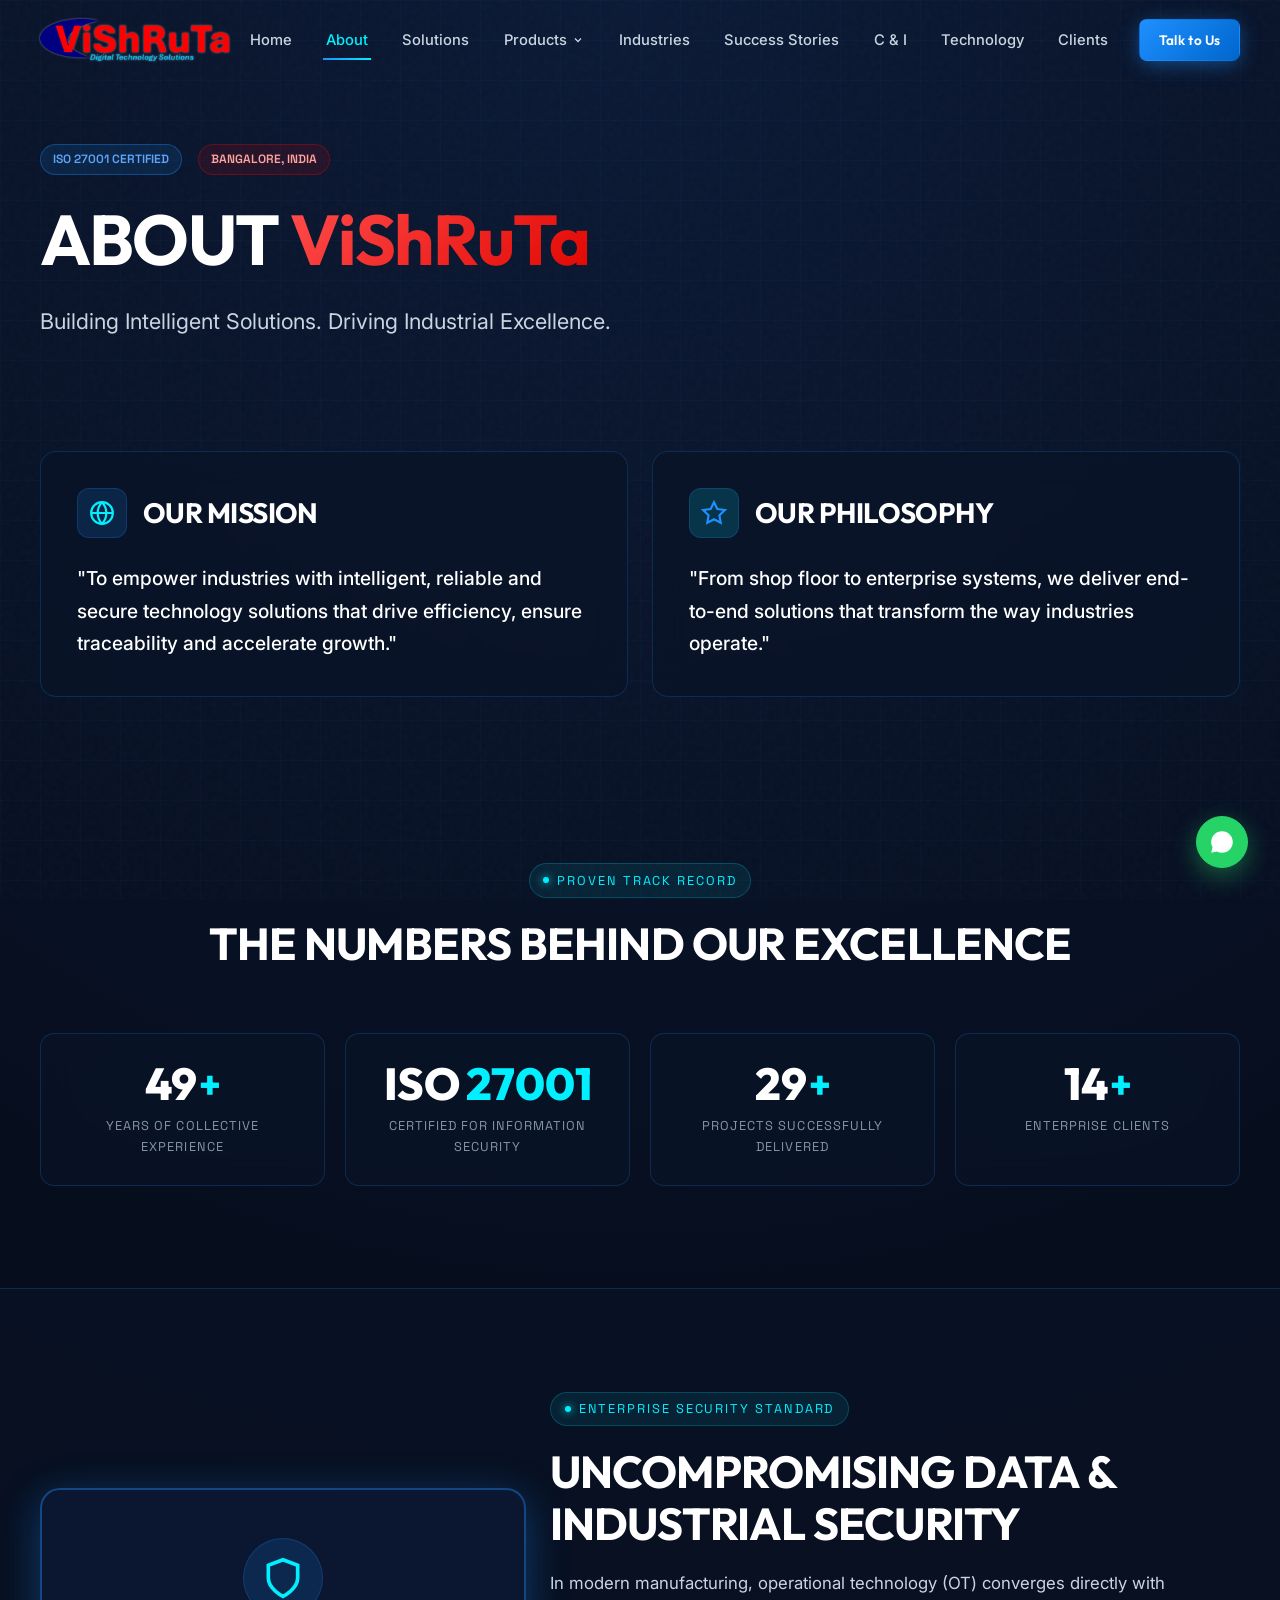
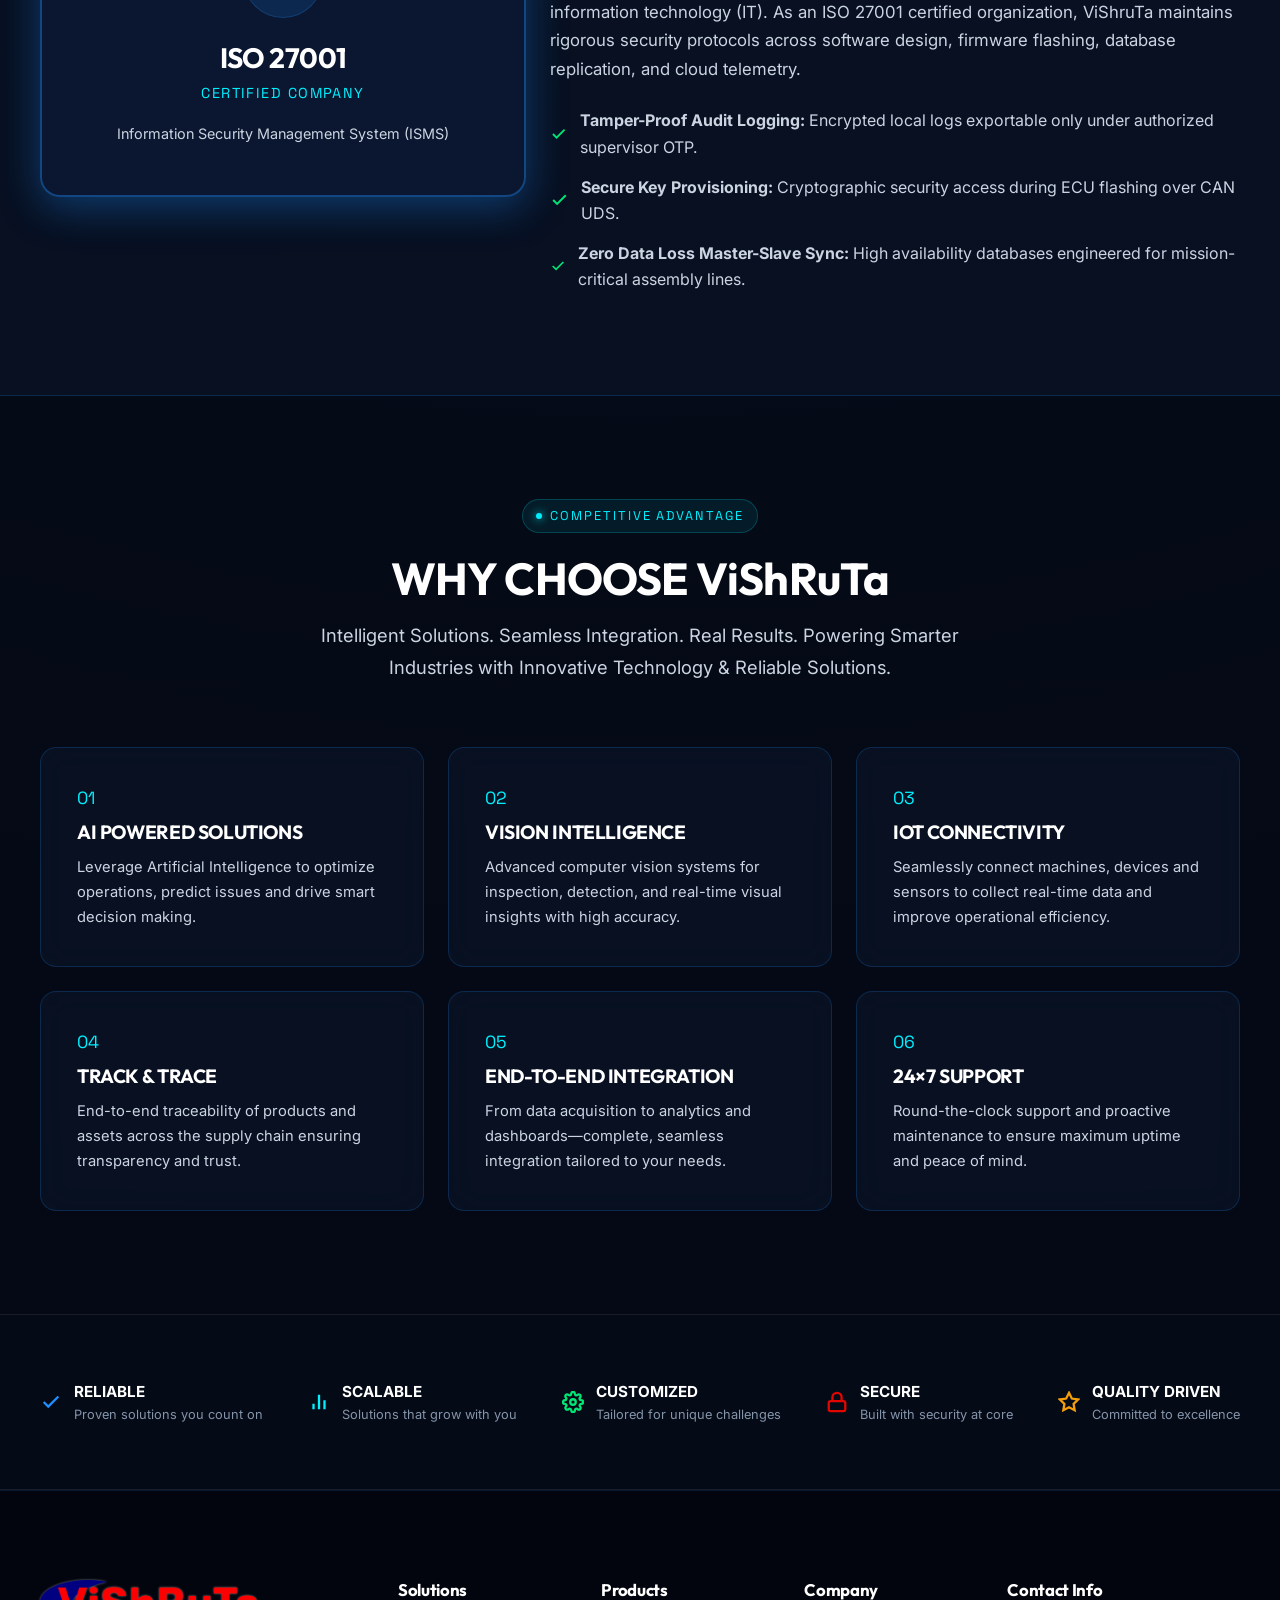
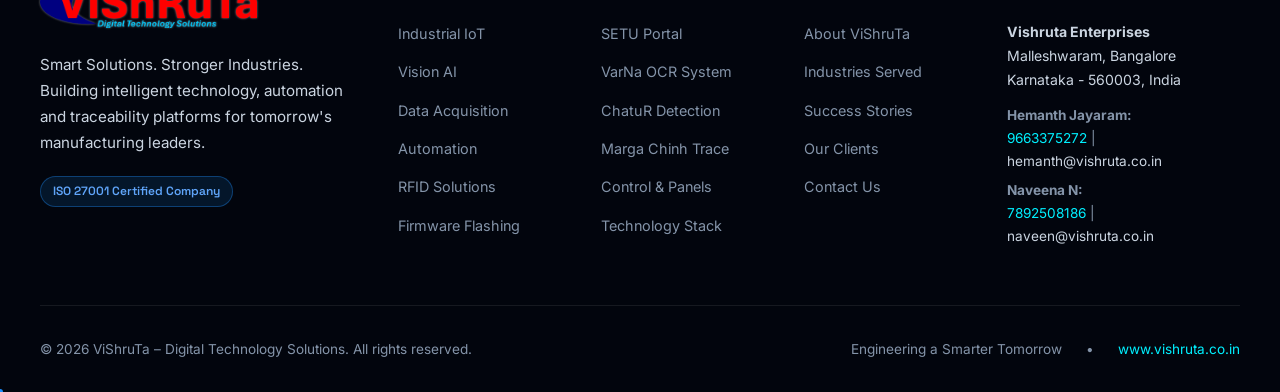
==== about.html @ b14efd13 "Initial commit: ViShruTa Digital Technology Solutions official corporate website" ====
<!DOCTYPE html>
<html lang="en">
<head>
  <meta charset="UTF-8">
  <meta name="viewport" content="width=device-width, initial-scale=1.0">
  <title>About ViShruTa – Digital Technology Solutions | Industrial Excellence & ISO 27001</title>
  <meta name="description" content="Discover ViShruTa: Building Intelligent Solutions and Driving Industrial Excellence. 50+ years collective experience, ISO 27001 certified for Information Security.">
  
  <link rel="icon" type="image/svg+xml" href="data:image/svg+xml,%3Csvg xmlns='http://www.w3.org/2000/svg' viewBox='0 0 32 32'%3E%3Crect width='32' height='32' rx='8' fill='%23050B18'/%3E%3Cpath d='M6 10h6l4 12 4-12h6' stroke='%23E10600' stroke-width='3' stroke-linecap='round' stroke-linejoin='round' fill='none'/%3E%3Ccircle cx='24' cy='10' r='2' fill='%2300F0FF'/%3E%3C/svg%3E">
  <link rel="stylesheet" href="css/main.css">
  <link rel="stylesheet" href="css/components.css">
  <link rel="stylesheet" href="css/animations.css">
</head>
<body>

  <div class="scroll-progress"></div>

  <!-- Header -->
  <header class="header">
    <div class="container navbar">
      <a href="index.html" class="logo-brand" aria-label="ViShruTa Home">
        <img src="images/logo.png" alt="ViShruTa – Digital Technology Solutions" class="logo-img">
      </a>

      <nav>
        <ul class="nav-links">
          <li class="nav-item"><a href="index.html" class="nav-link">Home</a></li>
          <li class="nav-item"><a href="about.html" class="nav-link active">About</a></li>
          <li class="nav-item"><a href="solutions.html" class="nav-link">Solutions</a></li>
          <li class="nav-item">
            <a href="products.html" class="nav-link">
              Products
              <svg width="12" height="12" viewBox="0 0 24 24" fill="none" stroke="currentColor" stroke-width="2.5"><path d="M6 9l6 6 6-6"/></svg>
            </a>
            <ul class="dropdown-menu">
              <li><a href="product-setu.html" class="dropdown-link"><span style="color:var(--product-setu)">●</span> SETU (Secured Tracking)</a></li>
              <li><a href="product-varna.html" class="dropdown-link"><span style="color:var(--product-varna)">●</span> VarNa (Character OCR)</a></li>
              <li><a href="product-chatur.html" class="dropdown-link"><span style="color:var(--product-chatur)">●</span> ChatuR (Human Detection)</a></li>
              <li><a href="product-marga-chinh.html" class="dropdown-link"><span style="color:var(--product-marga)">●</span> Marga Chinh (Track & Trace)</a></li>
            </ul>
          </li>
          <li class="nav-item"><a href="industries.html" class="nav-link">Industries</a></li>
          <li class="nav-item"><a href="success-stories.html" class="nav-link">Success Stories</a></li>
          <li class="nav-item"><a href="control-instrumentation.html" class="nav-link">C &amp; I</a></li>
          <li class="nav-item"><a href="technology.html" class="nav-link">Technology</a></li>
          <li class="nav-item"><a href="clients.html" class="nav-link">Clients</a></li>
          <li class="nav-item"><a href="contact.html" class="btn btn-primary btn-sm">Talk to Us</a></li>
        </ul>
      </nav>

      <button class="mobile-toggle" aria-label="Toggle navigation menu">
        <span></span><span></span><span></span>
      </button>
    </div>
  </header>

  <!-- Page Hero Banner -->
  <section class="section" style="padding-top: calc(var(--nav-height) + 4rem); padding-bottom: 3rem;">
    <div class="container">
      <div class="hero-badge-wrap">
        <span class="badge badge-iso">ISO 27001 CERTIFIED</span>
        <span class="badge badge-red">BANGALORE, INDIA</span>
      </div>
      <h1 style="margin-bottom: 1.5rem;">
        ABOUT <span class="text-gradient-red">ViShRuTa</span>
      </h1>
      <p style="font-size: 1.35rem; color: var(--text-secondary); max-width: 800px; line-height: 1.6;">
        Building Intelligent Solutions. Driving Industrial Excellence.
      </p>
    </div>
  </section>

  <!-- Mission & Vision Section (Slide 4) -->
  <section class="section-tight">
    <div class="container">
      <div class="bento-grid">
        <div class="col-6">
          <div class="glass-card" style="height: 100%;">
            <div style="display: flex; align-items: center; gap: 1rem; margin-bottom: 1.5rem;">
              <div style="width: 50px; height: 50px; border-radius: 12px; background: rgba(30,144,255,0.15); display: flex; align-items: center; justify-content: center; color: var(--accent-cyan); border: 1px solid var(--border-light);">
                <svg width="26" height="26" viewBox="0 0 24 24" fill="none" stroke="currentColor" stroke-width="2"><circle cx="12" cy="12" r="10"/><path d="M12 2a14.5 14.5 0 000 20 14.5 14.5 0 000-20"/><path d="M2 12h20"/></svg>
              </div>
              <h3 style="color: #FFFFFF;">OUR MISSION</h3>
            </div>
            <p style="font-size: 1.2rem; color: var(--text-primary); line-height: 1.7; font-weight: 500;">
              "To empower industries with intelligent, reliable and secure technology solutions that drive efficiency, ensure traceability and accelerate growth."
            </p>
          </div>
        </div>

        <div class="col-6">
          <div class="glass-card" style="height: 100%;">
            <div style="display: flex; align-items: center; gap: 1rem; margin-bottom: 1.5rem;">
              <div style="width: 50px; height: 50px; border-radius: 12px; background: rgba(0,240,255,0.15); display: flex; align-items: center; justify-content: center; color: var(--accent-blue); border: 1px solid var(--border-light);">
                <svg width="26" height="26" viewBox="0 0 24 24" fill="none" stroke="currentColor" stroke-width="2"><polygon points="12 2 15.09 8.26 22 9.27 17 14.14 18.18 21.02 12 17.77 5.82 21.02 7 14.14 2 9.27 8.91 8.26 12 2"/></svg>
              </div>
              <h3 style="color: #FFFFFF;">OUR PHILOSOPHY</h3>
            </div>
            <p style="font-size: 1.2rem; color: var(--text-primary); line-height: 1.7; font-weight: 500;">
              "From shop floor to enterprise systems, we deliver end-to-end solutions that transform the way industries operate."
            </p>
          </div>
        </div>
      </div>
    </div>
  </section>

  <!-- Key Metrics (Slide 4) -->
  <section class="section">
    <div class="container">
      <div class="section-title-wrap text-center" style="text-align: center;">
        <span class="section-tag">Proven Track Record</span>
        <h2 class="section-title">THE NUMBERS BEHIND OUR EXCELLENCE</h2>
      </div>

      <div class="stats-card-grid">
        <div class="stat-box">
          <div class="stat-number"><span class="counter" data-target="50">0</span><span class="plus">+</span></div>
          <div class="stat-label">YEARS OF COLLECTIVE EXPERIENCE</div>
        </div>
        <div class="stat-box">
          <div class="stat-number">ISO <span style="color:var(--accent-cyan);margin-left:6px;">27001</span></div>
          <div class="stat-label">CERTIFIED FOR INFORMATION SECURITY</div>
        </div>
        <div class="stat-box">
          <div class="stat-number"><span class="counter" data-target="30">0</span><span class="plus">+</span></div>
          <div class="stat-label">PROJECTS SUCCESSFULLY DELIVERED</div>
        </div>
        <div class="stat-box">
          <div class="stat-number"><span class="counter" data-target="15">0</span><span class="plus">+</span></div>
          <div class="stat-label">ENTERPRISE CLIENTS</div>
        </div>
      </div>
    </div>
  </section>

  <!-- ISO 27001 Spotlight -->
  <section class="section" style="background: rgba(10, 20, 40, 0.6); border-top: 1px solid var(--border-light); border-bottom: 1px solid var(--border-light);">
    <div class="container">
      <div class="bento-grid" style="align-items: center;">
        <div class="col-5">
          <div style="background: rgba(13, 27, 54, 0.8); border: 2px solid rgba(30, 144, 255, 0.4); border-radius: 20px; padding: 3rem 2rem; text-align: center; box-shadow: 0 10px 40px var(--accent-blue-glow);">
            <div style="width: 80px; height: 80px; margin: 0 auto 1.5rem; border-radius: 50%; background: rgba(30, 144, 255, 0.15); display: flex; align-items: center; justify-content: center; color: var(--accent-cyan); border: 1px solid var(--border-light);">
              <svg width="44" height="44" viewBox="0 0 24 24" fill="none" stroke="currentColor" stroke-width="2"><path d="M12 22s8-4 8-10V5l-8-3-8 3v7c0 6 8 10 8 10z"/></svg>
            </div>
            <h3 style="color: #FFFFFF; margin-bottom: 0.5rem;">ISO 27001</h3>
            <div style="font-family: var(--font-mono); color: var(--accent-cyan); font-size: 0.9rem; letter-spacing: 0.1em; margin-bottom: 1rem;">CERTIFIED COMPANY</div>
            <p style="font-size: 0.9rem; color: var(--text-secondary);">Information Security Management System (ISMS)</p>
          </div>
        </div>

        <div class="col-7">
          <span class="section-tag">Enterprise Security Standard</span>
          <h2 style="margin-bottom: 1.25rem;">UNCOMPROMISING DATA &amp; INDUSTRIAL SECURITY</h2>
          <p style="margin-bottom: 1.5rem; font-size: 1.05rem;">
            In modern manufacturing, operational technology (OT) converges directly with information technology (IT). As an ISO 27001 certified organization, ViShruTa maintains rigorous security protocols across software design, firmware flashing, database replication, and cloud telemetry.
          </p>
          <ul style="list-style: none; display: flex; flex-direction: column; gap: 0.85rem;">
            <li style="display: flex; gap: 0.75rem; align-items: center; color: var(--text-secondary);">
              <svg width="20" height="20" viewBox="0 0 24 24" fill="none" stroke="#00E676" stroke-width="2.5"><polyline points="20 6 9 17 4 12"/></svg>
              <span><strong>Tamper-Proof Audit Logging:</strong> Encrypted local logs exportable only under authorized supervisor OTP.</span>
            </li>
            <li style="display: flex; gap: 0.75rem; align-items: center; color: var(--text-secondary);">
              <svg width="20" height="20" viewBox="0 0 24 24" fill="none" stroke="#00E676" stroke-width="2.5"><polyline points="20 6 9 17 4 12"/></svg>
              <span><strong>Secure Key Provisioning:</strong> Cryptographic security access during ECU flashing over CAN UDS.</span>
            </li>
            <li style="display: flex; gap: 0.75rem; align-items: center; color: var(--text-secondary);">
              <svg width="20" height="20" viewBox="0 0 24 24" fill="none" stroke="#00E676" stroke-width="2.5"><polyline points="20 6 9 17 4 12"/></svg>
              <span><strong>Zero Data Loss Master-Slave Sync:</strong> High availability databases engineered for mission-critical assembly lines.</span>
            </li>
          </ul>
        </div>
      </div>
    </div>
  </section>

  <!-- Why Choose Us (Slide 5) -->
  <section class="section">
    <div class="container">
      <div class="section-title-wrap text-center" style="text-align: center;">
        <span class="section-tag">Competitive Advantage</span>
        <h2 class="section-title">WHY CHOOSE ViShRuTa</h2>
        <p class="section-desc" style="margin: 0 auto;">Intelligent Solutions. Seamless Integration. Real Results. Powering Smarter Industries with Innovative Technology &amp; Reliable Solutions.</p>
      </div>

      <div class="bento-grid">
        <!-- 01 AI Powered Solutions -->
        <div class="col-4">
          <div class="glass-card tilt-card" style="height: 100%;">
            <div style="font-family: var(--font-mono); font-size: 1.1rem; color: var(--accent-cyan); margin-bottom: 0.5rem;">01</div>
            <h4 style="margin-bottom: 0.75rem; color: #FFFFFF;">AI POWERED SOLUTIONS</h4>
            <p style="font-size: 0.92rem;">Leverage Artificial Intelligence to optimize operations, predict issues and drive smart decision making.</p>
          </div>
        </div>

        <!-- 02 Vision Intelligence -->
        <div class="col-4">
          <div class="glass-card tilt-card" style="height: 100%;">
            <div style="font-family: var(--font-mono); font-size: 1.1rem; color: var(--accent-cyan); margin-bottom: 0.5rem;">02</div>
            <h4 style="margin-bottom: 0.75rem; color: #FFFFFF;">VISION INTELLIGENCE</h4>
            <p style="font-size: 0.92rem;">Advanced computer vision systems for inspection, detection, and real-time visual insights with high accuracy.</p>
          </div>
        </div>

        <!-- 03 IoT Connectivity -->
        <div class="col-4">
          <div class="glass-card tilt-card" style="height: 100%;">
            <div style="font-family: var(--font-mono); font-size: 1.1rem; color: var(--accent-cyan); margin-bottom: 0.5rem;">03</div>
            <h4 style="margin-bottom: 0.75rem; color: #FFFFFF;">IOT CONNECTIVITY</h4>
            <p style="font-size: 0.92rem;">Seamlessly connect machines, devices and sensors to collect real-time data and improve operational efficiency.</p>
          </div>
        </div>

        <!-- 04 Track & Trace -->
        <div class="col-4">
          <div class="glass-card tilt-card" style="height: 100%;">
            <div style="font-family: var(--font-mono); font-size: 1.1rem; color: var(--accent-cyan); margin-bottom: 0.5rem;">04</div>
            <h4 style="margin-bottom: 0.75rem; color: #FFFFFF;">TRACK &amp; TRACE</h4>
            <p style="font-size: 0.92rem;">End-to-end traceability of products and assets across the supply chain ensuring transparency and trust.</p>
          </div>
        </div>

        <!-- 05 End-to-End Integration -->
        <div class="col-4">
          <div class="glass-card tilt-card" style="height: 100%;">
            <div style="font-family: var(--font-mono); font-size: 1.1rem; color: var(--accent-cyan); margin-bottom: 0.5rem;">05</div>
            <h4 style="margin-bottom: 0.75rem; color: #FFFFFF;">END-TO-END INTEGRATION</h4>
            <p style="font-size: 0.92rem;">From data acquisition to analytics and dashboards—complete, seamless integration tailored to your needs.</p>
          </div>
        </div>

        <!-- 06 24x7 Support -->
        <div class="col-4">
          <div class="glass-card tilt-card" style="height: 100%;">
            <div style="font-family: var(--font-mono); font-size: 1.1rem; color: var(--accent-cyan); margin-bottom: 0.5rem;">06</div>
            <h4 style="margin-bottom: 0.75rem; color: #FFFFFF;">24&times;7 SUPPORT</h4>
            <p style="font-size: 0.92rem;">Round-the-clock support and proactive maintenance to ensure maximum uptime and peace of mind.</p>
          </div>
        </div>
      </div>
    </div>
  </section>

  <!-- Core Values Bar (Slide 5) -->
  <section class="section-tight" style="border-top: 1px solid var(--border-subtle); border-bottom: 1px solid var(--border-subtle); background: rgba(5, 11, 24, 0.8);">
    <div class="container">
      <div style="display: flex; justify-content: space-between; align-items: center; flex-wrap: wrap; gap: 1.5rem;">
        <div style="display: flex; align-items: center; gap: 0.75rem;">
          <svg width="22" height="22" viewBox="0 0 24 24" fill="none" stroke="var(--accent-blue)" stroke-width="2.5"><polyline points="20 6 9 17 4 12"/></svg>
          <div>
            <div style="font-weight:700; color:#FFFFFF; font-size:0.95rem;">RELIABLE</div>
            <div style="font-size:0.8rem; color:var(--text-muted);">Proven solutions you count on</div>
          </div>
        </div>

        <div style="display: flex; align-items: center; gap: 0.75rem;">
          <svg width="22" height="22" viewBox="0 0 24 24" fill="none" stroke="var(--accent-cyan)" stroke-width="2.5"><path d="M18 20V10M12 20V4M6 20v-6"/></svg>
          <div>
            <div style="font-weight:700; color:#FFFFFF; font-size:0.95rem;">SCALABLE</div>
            <div style="font-size:0.8rem; color:var(--text-muted);">Solutions that grow with you</div>
          </div>
        </div>

        <div style="display: flex; align-items: center; gap: 0.75rem;">
          <svg width="22" height="22" viewBox="0 0 24 24" fill="none" stroke="var(--product-varna)" stroke-width="2.5"><circle cx="12" cy="12" r="3"/><path d="M19.4 15a1.65 1.65 0 00.33 1.82l.06.06a2 2 0 010 2.83 2 2 0 01-2.83 0l-.06-.06a1.65 1.65 0 00-1.82-.33 1.65 1.65 0 00-1 1.51V21a2 2 0 01-2 2 2 2 0 01-2-2v-.09A1.65 1.65 0 009 19.4a1.65 1.65 0 00-1.82.33l-.06.06a2 2 0 01-2.83 0 2 2 0 010-2.83l.06-.06a1.65 1.65 0 00.33-1.82 1.65 1.65 0 00-1.51-1H3a2 2 0 01-2-2 2 2 0 012-2h.09A1.65 1.65 0 004.6 9a1.65 1.65 0 00-.33-1.82l-.06-.06a2 2 0 010-2.83 2 2 0 012.83 0l.06.06a1.65 1.65 0 001.82.33H9a1.65 1.65 0 001-1.51V3a2 2 0 012-2 2 2 0 012 2v.09a1.65 1.65 0 001 1.51 1.65 1.65 0 001.82-.33l.06-.06a2 2 0 012.83 0 2 2 0 010 2.83l-.06.06a1.65 1.65 0 00-.33 1.82V9a1.65 1.65 0 001.51 1H21a2 2 0 012 2 2 2 0 01-2 2h-.09a1.65 1.65 0 00-1.51 1z"/></svg>
          <div>
            <div style="font-weight:700; color:#FFFFFF; font-size:0.95rem;">CUSTOMIZED</div>
            <div style="font-size:0.8rem; color:var(--text-muted);">Tailored for unique challenges</div>
          </div>
        </div>

        <div style="display: flex; align-items: center; gap: 0.75rem;">
          <svg width="22" height="22" viewBox="0 0 24 24" fill="none" stroke="var(--brand-red)" stroke-width="2.5"><rect x="3" y="11" width="18" height="11" rx="2" ry="2"/><path d="M7 11V7a5 5 0 0110 0v4"/></svg>
          <div>
            <div style="font-weight:700; color:#FFFFFF; font-size:0.95rem;">SECURE</div>
            <div style="font-size:0.8rem; color:var(--text-muted);">Built with security at core</div>
          </div>
        </div>

        <div style="display: flex; align-items: center; gap: 0.75rem;">
          <svg width="22" height="22" viewBox="0 0 24 24" fill="none" stroke="#F59E0B" stroke-width="2.5"><polygon points="12 2 15.09 8.26 22 9.27 17 14.14 18.18 21.02 12 17.77 5.82 21.02 7 14.14 2 9.27 8.91 8.26 12 2"/></svg>
          <div>
            <div style="font-weight:700; color:#FFFFFF; font-size:0.95rem;">QUALITY DRIVEN</div>
            <div style="font-size:0.8rem; color:var(--text-muted);">Committed to excellence</div>
          </div>
        </div>
      </div>
    </div>
  </section>

  <!-- Footer -->
  <footer class="footer">
    <div class="container">
      <div class="footer-grid">
        <div class="footer-brand">
          <a href="index.html" class="logo-brand" aria-label="ViShruTa Home">
            <img src="images/logo.png" alt="ViShruTa – Digital Technology Solutions" class="logo-img">
          </a>
          <p>
            Smart Solutions. Stronger Industries. Building intelligent technology, automation and traceability platforms for tomorrow's manufacturing leaders.
          </p>
          <div style="margin-top: 1.25rem;">
            <span class="badge badge-iso">ISO 27001 Certified Company</span>
          </div>
        </div>

        <div>
          <h4 class="footer-heading">Solutions</h4>
          <ul class="footer-links">
            <li><a href="solutions.html#industrial-iot" class="footer-link">Industrial IoT</a></li>
            <li><a href="solutions.html#vision-ai" class="footer-link">Vision AI</a></li>
            <li><a href="solutions.html#data-acquisition" class="footer-link">Data Acquisition</a></li>
            <li><a href="solutions.html#automation" class="footer-link">Automation</a></li>
            <li><a href="solutions.html#rfid-solutions" class="footer-link">RFID Solutions</a></li>
            <li><a href="solutions.html#firmware-flashing" class="footer-link">Firmware Flashing</a></li>
          </ul>
        </div>

        <div>
          <h4 class="footer-heading">Products</h4>
          <ul class="footer-links">
            <li><a href="product-setu.html" class="footer-link">SETU Portal</a></li>
            <li><a href="product-varna.html" class="footer-link">VarNa OCR System</a></li>
            <li><a href="product-chatur.html" class="footer-link">ChatuR Detection</a></li>
            <li><a href="product-marga-chinh.html" class="footer-link">Marga Chinh Trace</a></li>
            <li><a href="control-instrumentation.html" class="footer-link">Control &amp; Panels</a></li>
            <li><a href="technology.html" class="footer-link">Technology Stack</a></li>
          </ul>
        </div>

        <div>
          <h4 class="footer-heading">Company</h4>
          <ul class="footer-links">
            <li><a href="about.html" class="footer-link">About ViShruTa</a></li>
            <li><a href="industries.html" class="footer-link">Industries Served</a></li>
            <li><a href="success-stories.html" class="footer-link">Success Stories</a></li>
            <li><a href="clients.html" class="footer-link">Our Clients</a></li>
            <li><a href="contact.html" class="footer-link">Contact Us</a></li>
          </ul>
        </div>

        <div>
          <h4 class="footer-heading">Contact Info</h4>
          <p style="font-size: 0.88rem; color: var(--text-secondary); margin-bottom: 0.75rem;">
            <strong>Vishruta Enterprises</strong><br>
            Malleshwaram, Bangalore<br>
            Karnataka - 560003, India
          </p>
          <p style="font-size: 0.85rem; color: var(--text-muted); margin-bottom: 0.4rem;">
            <strong>Hemanth Jayaram:</strong><br>
            <a href="tel:9663375272" style="color:var(--accent-cyan);">9663375272</a> | <a href="mailto:hemanth@vishruta.co.in" style="color:var(--text-secondary);">hemanth@vishruta.co.in</a>
          </p>
          <p style="font-size: 0.85rem; color: var(--text-muted);">
            <strong>Naveena N:</strong><br>
            <a href="tel:7892508186" style="color:var(--accent-cyan);">7892508186</a> | <a href="mailto:naveen@vishruta.co.in" style="color:var(--text-secondary);">naveen@vishruta.co.in</a>
          </p>
        </div>
      </div>

      <div class="footer-bottom">
        <div>
          &copy; 2026 ViShruTa – Digital Technology Solutions. All rights reserved.
        </div>
        <div style="display:flex; gap:1.5rem; align-items:center;">
          <span>Engineering a Smarter Tomorrow</span>
          <span>•</span>
          <a href="https://www.vishruta.co.in" target="_blank" rel="noopener" style="color:var(--accent-cyan);">www.vishruta.co.in</a>
        </div>
      </div>
    </div>
  </footer>

  <div class="floating-actions">
    <a href="https://wa.me/919663375272?text=Hello%20ViShruTa%20Team%2C%20I%20would%20like%20to%20inquire%20about%20your%20company." target="_blank" rel="noopener" class="btn-float btn-float-whatsapp" aria-label="WhatsApp">
      <svg width="26" height="26" viewBox="0 0 24 24" fill="currentColor"><path d="M17.472 14.382c-.301-.15-1.78-.879-2.056-.98-.276-.1-.477-.15-.678.15-.2.301-.778.98-.953 1.181-.176.2-.351.226-.653.075-1.528-.765-2.822-1.92-3.766-3.328-.188-.282.02-.436.17-.678.136-.219.301-.527.452-.79.151-.264.075-.49-.038-.716-.113-.226-.678-1.634-.929-2.238-.244-.588-.492-.508-.678-.517-.176-.01-.377-.01-.578-.01-.2 0-.528.075-.804.377-.276.301-1.055 1.03-1.055 2.512 0 1.482 1.08 2.914 1.231 3.115.151.2 2.124 3.243 5.147 4.55.719.311 1.28.497 1.718.636.722.23 1.378.197 1.897.12.578-.088 1.78-.728 2.03-1.431.251-.703.251-1.306.176-1.431-.076-.126-.277-.202-.578-.352zM12 2C6.477 2 2 6.477 2 12c0 1.77.46 3.435 1.264 4.887L2 22l5.244-1.227A9.957 9.957 0 0012 22c5.523 0 10-4.477 10-10S17.523 2 12 2z"/></svg>
    </a>
  </div>

  <script src="js/data.js"></script>
  <script src="js/main.js"></script>
</body>
</html>
---- css/main.css ----
/* ==========================================================================
   ViShruTa - Digital Technology Solutions
   Design System: "Digital Twin Factory"
   Award-Grade Industrial Dark Aesthetics
   ========================================================================== */

@import url('https://fonts.googleapis.com/css2?family=Inter:wght@300;400;500;600;700&family=Outfit:wght@400;500;600;700;800;900&family=Space+Grotesk:wght@500;700&display=swap');

:root {
  /* Color Tokens */
  --bg-deep: #030712;
  --bg-navy: #050B18;
  --bg-surface: #0A1428;
  --bg-surface-elevated: #0F1D38;
  --bg-surface-card: rgba(10, 20, 40, 0.72);
  --bg-glass: rgba(13, 27, 54, 0.65);
  
  /* Brand Accents */
  --accent-blue: #1E90FF;
  --accent-blue-glow: rgba(30, 144, 255, 0.35);
  --accent-cyan: #00F0FF;
  --accent-cyan-glow: rgba(0, 240, 255, 0.25);
  --brand-red: #E10600;
  --brand-red-glow: rgba(225, 6, 0, 0.3);

  /* Product-Specific Palette */
  --product-setu: #1E90FF;
  --product-varna: #00E676;
  --product-chatur: #A855F7;
  --product-marga: #FF6B00;

  /* Typography Colors */
  --text-primary: #FFFFFF;
  --text-secondary: #CBD5E1;
  --text-muted: #8494A9;
  --text-dim: #4B5565;

  /* Borders & Gradients */
  --border-subtle: rgba(255, 255, 255, 0.08);
  --border-light: rgba(30, 144, 255, 0.2);
  --border-glow: rgba(30, 144, 255, 0.45);
  --gradient-glow: linear-gradient(135deg, rgba(30, 144, 255, 0.25) 0%, rgba(0, 240, 255, 0.05) 100%);
  --gradient-card: linear-gradient(135deg, rgba(15, 29, 56, 0.85) 0%, rgba(8, 16, 32, 0.7) 100%);
  --gradient-red: linear-gradient(135deg, #FF1E1E 0%, #B30000 100%);
  --gradient-accent: linear-gradient(135deg, #1E90FF 0%, #00F0FF 100%);

  /* Typography Fonts */
  --font-display: 'Outfit', -apple-system, BlinkMacSystemFont, sans-serif;
  --font-mono: 'Space Grotesk', monospace;
  --font-body: 'Inter', -apple-system, BlinkMacSystemFont, sans-serif;

  /* Spacing & Layout */
  --container-max: 1320px;
  --container-padding: clamp(1rem, 4vw, 2.5rem);
  --nav-height: 80px;

  /* Transitions */
  --transition-fast: 0.2s cubic-bezier(0.16, 1, 0.3, 1);
  --transition-smooth: 0.4s cubic-bezier(0.16, 1, 0.3, 1);
  --transition-bounce: 0.5s cubic-bezier(0.34, 1.56, 0.64, 1);
}

/* Base Resets */
*, *::before, *::after {
  box-sizing: border-box;
  margin: 0;
  padding: 0;
}

html {
  scroll-behavior: smooth;
  font-size: 16px;
  background-color: var(--bg-deep);
  color: var(--text-primary);
  font-family: var(--font-body);
  text-rendering: optimizeLegibility;
  -webkit-font-smoothing: antialiased;
  -moz-osx-font-smoothing: grayscale;
}

body {
  min-height: 100vh;
  overflow-x: hidden;
  background: radial-gradient(circle at 50% 0%, #0c1a36 0%, #050B18 45%, #030712 100%);
  position: relative;
  line-height: 1.65;
}

/* Background Blueprint Grid Effect */
body::before {
  content: '';
  position: fixed;
  inset: 0;
  background-image: 
    linear-gradient(to right, rgba(30, 144, 255, 0.035) 1px, transparent 1px),
    linear-gradient(to bottom, rgba(30, 144, 255, 0.035) 1px, transparent 1px);
  background-size: 40px 40px;
  pointer-events: none;
  z-index: 0;
}

/* Subtle Film Grain Overlay */
body::after {
  content: '';
  position: fixed;
  inset: 0;
  opacity: 0.025;
  background-image: url("data:image/svg+xml,%3Csvg viewBox='0 0 200 200' xmlns='http://www.w3.org/2000/svg'%3E%3Cfilter id='noiseFilter'%3E%3CfeTurbulence type='fractalNoise' baseFrequency='0.8' numOctaves='3' stitchTiles='stitch'/%3E%3C/filter%3E%3Crect width='100%25' height='100%25' filter='url(%23noiseFilter)'/%3E%3C/svg%3E");
  pointer-events: none;
  z-index: 1;
}

/* Interactive Cursor on Desktop */
@media (hover: hover) and (pointer: fine) {
  .custom-cursor {
    width: 24px;
    height: 24px;
    border: 1.5px solid var(--accent-cyan);
    border-radius: 50%;
    position: fixed;
    pointer-events: none;
    z-index: 9999;
    transform: translate(-50%, -50%);
    transition: width 0.2s, height 0.2s, background-color 0.2s, border-color 0.2s, transform 0.05s ease-out;
  }
  .custom-cursor-dot {
    width: 6px;
    height: 6px;
    background-color: var(--accent-blue);
    border-radius: 50%;
    position: fixed;
    pointer-events: none;
    z-index: 10000;
    transform: translate(-50%, -50%);
  }
  .cursor-hover {
    width: 50px;
    height: 50px;
    background-color: rgba(0, 240, 255, 0.15);
    border-color: var(--accent-blue);
    backdrop-filter: blur(2px);
  }
}

/* Typography Hierarchy */
h1, h2, h3, h4, h5, h6 {
  font-family: var(--font-display);
  font-weight: 700;
  line-height: 1.15;
  letter-spacing: -0.02em;
  color: var(--text-primary);
}

h1 {
  font-size: clamp(2.4rem, 5.5vw, 4.4rem);
}

h2 {
  font-size: clamp(1.8rem, 3.8vw, 2.8rem);
}

h3 {
  font-size: clamp(1.3rem, 2.2vw, 1.75rem);
}

h4 {
  font-size: clamp(1.1rem, 1.5vw, 1.35rem);
}

p {
  color: var(--text-secondary);
  font-size: clamp(0.95rem, 1.1vw, 1.1rem);
  line-height: 1.7;
}

a {
  color: inherit;
  text-decoration: none;
  transition: var(--transition-fast);
}

/* Utility Layout Containers */
.container {
  width: 100%;
  max-width: var(--container-max);
  margin-left: auto;
  margin-right: auto;
  padding-left: var(--container-padding);
  padding-right: var(--container-padding);
  position: relative;
  z-index: 2;
}

.section {
  padding: clamp(4.5rem, 8vw, 8rem) 0;
  position: relative;
  z-index: 2;
}

.section-tight {
  padding: clamp(2.5rem, 5vw, 4.5rem) 0;
}

/* Section Header Typography */
.section-tag {
  display: inline-flex;
  align-items: center;
  gap: 0.5rem;
  font-family: var(--font-mono);
  font-size: 0.8rem;
  text-transform: uppercase;
  letter-spacing: 0.15em;
  color: var(--accent-cyan);
  background: rgba(0, 240, 255, 0.08);
  border: 1px solid rgba(0, 240, 255, 0.2);
  padding: 0.35rem 0.85rem;
  border-radius: 9999px;
  margin-bottom: 1.25rem;
}

.section-tag::before {
  content: '';
  width: 6px;
  height: 6px;
  background-color: var(--accent-cyan);
  border-radius: 50%;
  box-shadow: 0 0 8px var(--accent-cyan);
}

.section-title-wrap {
  margin-bottom: clamp(2.5rem, 5vw, 4rem);
}

.section-title {
  margin-bottom: 1rem;
}

.section-desc {
  max-width: 640px;
  font-size: 1.15rem;
  color: var(--text-secondary);
}

/* Text Gradients */
.text-gradient {
  background: linear-gradient(135deg, #FFFFFF 20%, #A0C4FF 100%);
  -webkit-background-clip: text;
  -webkit-text-fill-color: transparent;
}

.text-gradient-accent {
  background: linear-gradient(135deg, var(--accent-blue) 0%, var(--accent-cyan) 100%);
  -webkit-background-clip: text;
  -webkit-text-fill-color: transparent;
}

.text-gradient-red {
  background: linear-gradient(135deg, #FF4D4D 0%, var(--brand-red) 100%);
  -webkit-background-clip: text;
  -webkit-text-fill-color: transparent;
}

/* Glassmorphism Card Primitives */
.glass-card {
  background: var(--bg-surface-card);
  backdrop-filter: blur(16px);
  -webkit-backdrop-filter: blur(16px);
  border: 1px solid var(--border-light);
  border-radius: 16px;
  padding: clamp(1.5rem, 3vw, 2.25rem);
  position: relative;
  overflow: hidden;
  transition: transform var(--transition-smooth), border-color var(--transition-smooth), box-shadow var(--transition-smooth);
}

.glass-card::before {
  content: '';
  position: absolute;
  top: 0;
  left: -100%;
  width: 100%;
  height: 100%;
  background: linear-gradient(90deg, transparent, rgba(255, 255, 255, 0.04), transparent);
  transition: 0.6s ease;
  pointer-events: none;
}

.glass-card:hover::before {
  left: 100%;
}

.glass-card:hover {
  border-color: var(--border-glow);
  box-shadow: 0 12px 40px -10px var(--accent-blue-glow);
  transform: translateY(-4px);
}

/* Card Glow Corners */
.glow-spot {
  position: absolute;
  width: 150px;
  height: 150px;
  border-radius: 50%;
  background: radial-gradient(circle, var(--accent-blue-glow) 0%, transparent 70%);
  filter: blur(25px);
  pointer-events: none;
}

/* Button System */
.btn {
  display: inline-flex;
  align-items: center;
  justify-content: center;
  gap: 0.75rem;
  font-family: var(--font-display);
  font-size: 0.95rem;
  font-weight: 600;
  letter-spacing: 0.02em;
  padding: 0.85rem 1.85rem;
  border-radius: 12px;
  cursor: pointer;
  border: 1px solid transparent;
  transition: all var(--transition-smooth);
  position: relative;
  overflow: hidden;
  text-decoration: none;
}

.btn-primary {
  background: linear-gradient(135deg, #1E90FF 0%, #0066CC 100%);
  color: #FFFFFF;
  box-shadow: 0 4px 20px -2px rgba(30, 144, 255, 0.5);
}

.btn-primary:hover {
  background: linear-gradient(135deg, #3399FF 0%, #1E90FF 100%);
  box-shadow: 0 8px 30px rgba(30, 144, 255, 0.7);
  transform: translateY(-2px);
}

.btn-secondary {
  background: rgba(15, 29, 56, 0.6);
  backdrop-filter: blur(8px);
  color: var(--text-primary);
  border-color: var(--border-light);
}

.btn-secondary:hover {
  background: rgba(30, 144, 255, 0.15);
  border-color: var(--accent-cyan);
  color: var(--accent-cyan);
  transform: translateY(-2px);
}

.btn-red {
  background: linear-gradient(135deg, #FF1E1E 0%, var(--brand-red) 100%);
  color: #FFFFFF;
  box-shadow: 0 4px 20px -2px var(--brand-red-glow);
}

.btn-red:hover {
  background: linear-gradient(135deg, #FF3333 0%, #CC0500 100%);
  box-shadow: 0 8px 30px rgba(225, 6, 0, 0.6);
  transform: translateY(-2px);
}

.btn-sm {
  padding: 0.55rem 1.15rem;
  font-size: 0.85rem;
  border-radius: 8px;
}

/* Badges */
.badge {
  display: inline-flex;
  align-items: center;
  gap: 0.4rem;
  padding: 0.3rem 0.75rem;
  border-radius: 9999px;
  font-size: 0.75rem;
  font-weight: 600;
  font-family: var(--font-mono);
  background: rgba(255, 255, 255, 0.05);
  border: 1px solid var(--border-subtle);
  color: var(--text-secondary);
}

.badge-iso {
  background: rgba(30, 144, 255, 0.12);
  border-color: rgba(30, 144, 255, 0.35);
  color: #60A5FA;
}

.badge-red {
  background: rgba(225, 6, 0, 0.12);
  border-color: rgba(225, 6, 0, 0.35);
  color: #FFA39E;
}

/* Bento Grid System */
.bento-grid {
  display: grid;
  grid-template-columns: repeat(12, 1fr);
  gap: 1.5rem;
}

.col-12 { grid-column: span 12; }
.col-8 { grid-column: span 8; }
.col-7 { grid-column: span 7; }
.col-6 { grid-column: span 6; }
.col-5 { grid-column: span 5; }
.col-4 { grid-column: span 4; }
.col-3 { grid-column: span 3; }

@media (max-width: 1024px) {
  .col-8, .col-7, .col-5, .col-4 { grid-column: span 6; }
  .col-3 { grid-column: span 6; }
}

@media (max-width: 768px) {
  .col-8, .col-7, .col-6, .col-5, .col-4, .col-3 { grid-column: span 12; }
}

/* Navbar Component */
.header {
  position: fixed;
  top: 0;
  left: 0;
  width: 100%;
  height: var(--nav-height);
  z-index: 1000;
  transition: all var(--transition-smooth);
}

.header.scrolled {
  height: 68px;
  background: rgba(5, 11, 24, 0.88);
  backdrop-filter: blur(20px);
  -webkit-backdrop-filter: blur(20px);
  border-bottom: 1px solid rgba(30, 144, 255, 0.15);
  box-shadow: 0 10px 30px rgba(0, 0, 0, 0.4);
}

.navbar {
  display: flex;
  align-items: center;
  justify-content: space-between;
  height: 100%;
}

.logo-brand {
  display: flex;
  align-items: center;
  text-decoration: none;
  line-height: 1;
  flex-shrink: 0;
}

.logo-img {
  height: 42px;
  width: auto;
  max-width: 220px;
  display: block;
  object-fit: contain;
  filter: drop-shadow(0 0 1px rgba(255, 255, 255, 0.45));
  transition: transform var(--transition-fast), filter var(--transition-fast), height var(--transition-smooth);
}

.header.scrolled .logo-img {
  height: 36px;
}

.logo-brand:hover .logo-img {
  transform: scale(1.02);
  filter: drop-shadow(0 0 2px rgba(255, 255, 255, 0.7)) drop-shadow(0 0 12px rgba(0, 196, 255, 0.3));
}

.footer-brand .logo-img {
  height: 48px;
  max-width: 240px;
  margin-bottom: 0.5rem;
}

@media (max-width: 768px) {
  .logo-img {
    height: 34px;
    max-width: 170px;
  }
  .footer-brand .logo-img {
    height: 40px;
  }
}

.nav-links {
  display: flex;
  align-items: center;
  gap: 1.75rem;
  list-style: none;
}

.nav-item {
  position: relative;
}

.nav-link {
  font-size: 0.92rem;
  font-weight: 500;
  color: var(--text-secondary);
  padding: 0.5rem 0.2rem;
  display: flex;
  align-items: center;
  gap: 0.35rem;
  transition: color var(--transition-fast);
}

.nav-link:hover, .nav-link.active {
  color: var(--accent-cyan);
}

.nav-link::after {
  content: '';
  position: absolute;
  bottom: 0;
  left: 0;
  width: 0;
  height: 2px;
  background: var(--gradient-accent);
  transition: width var(--transition-smooth);
}

.nav-link:hover::after, .nav-link.active::after {
  width: 100%;
}

/* Dropdown Menu */
.dropdown-menu {
  position: absolute;
  top: 100%;
  left: -20px;
  min-width: 250px;
  background: rgba(10, 20, 40, 0.96);
  backdrop-filter: blur(24px);
  border: 1px solid var(--border-light);
  border-radius: 12px;
  padding: 0.75rem;
  box-shadow: 0 20px 40px rgba(0, 0, 0, 0.6);
  opacity: 0;
  visibility: hidden;
  transform: translateY(10px);
  transition: all var(--transition-fast);
  z-index: 100;
  list-style: none;
}

.nav-item:hover .dropdown-menu {
  opacity: 1;
  visibility: visible;
  transform: translateY(0);
}

.dropdown-link {
  display: flex;
  align-items: center;
  gap: 0.75rem;
  padding: 0.65rem 0.85rem;
  border-radius: 8px;
  color: var(--text-secondary);
  font-size: 0.88rem;
  transition: background var(--transition-fast), color var(--transition-fast);
}

.dropdown-link:hover {
  background: rgba(30, 144, 255, 0.12);
  color: var(--accent-cyan);
}

/* Mobile Menu Toggle */
.mobile-toggle {
  display: none;
  background: transparent;
  border: none;
  cursor: pointer;
  width: 32px;
  height: 24px;
  position: relative;
  z-index: 1100;
}

.mobile-toggle span {
  display: block;
  width: 100%;
  height: 2px;
  background-color: #FFFFFF;
  position: absolute;
  left: 0;
  transition: all 0.3s ease;
}

.mobile-toggle span:nth-child(1) { top: 0; }
.mobile-toggle span:nth-child(2) { top: 11px; }
.mobile-toggle span:nth-child(3) { top: 22px; }

.mobile-toggle.active span:nth-child(1) {
  top: 11px;
  transform: rotate(45deg);
  background-color: var(--accent-cyan);
}
.mobile-toggle.active span:nth-child(2) {
  opacity: 0;
}
.mobile-toggle.active span:nth-child(3) {
  top: 11px;
  transform: rotate(-45deg);
  background-color: var(--accent-cyan);
}

@media (max-width: 991px) {
  .mobile-toggle {
    display: block;
  }
  .nav-links {
    position: fixed;
    top: 0;
    right: -100%;
    width: 85%;
    max-width: 400px;
    height: 100vh;
    background: rgba(5, 11, 24, 0.98);
    backdrop-filter: blur(28px);
    flex-direction: column;
    align-items: flex-start;
    padding: 6rem 2rem 2rem;
    gap: 1.25rem;
    overflow-y: auto;
    border-left: 1px solid var(--border-light);
    transition: right 0.4s cubic-bezier(0.16, 1, 0.3, 1);
  }
  .nav-links.active {
    right: 0;
  }
  .dropdown-menu {
    position: static;
    opacity: 1;
    visibility: visible;
    transform: none;
    box-shadow: none;
    background: rgba(15, 29, 56, 0.5);
    margin-top: 0.5rem;
    padding: 0.5rem;
  }
  .nav-item {
    width: 100%;
  }
}

/* Footer Component */
.footer {
  background: #02050D;
  border-top: 1px solid rgba(30, 144, 255, 0.15);
  padding: clamp(4rem, 7vw, 6rem) 0 2rem;
  position: relative;
  z-index: 2;
}

.footer-grid {
  display: grid;
  grid-template-columns: 2fr repeat(3, 1fr) 1.5fr;
  gap: 3rem;
  margin-bottom: 3.5rem;
}

.footer-brand p {
  margin-top: 1rem;
  max-width: 320px;
  font-size: 0.95rem;
}

.footer-heading {
  font-family: var(--font-display);
  font-size: 1.05rem;
  font-weight: 700;
  color: #FFFFFF;
  margin-bottom: 1.25rem;
  position: relative;
}

.footer-links {
  list-style: none;
  display: flex;
  flex-direction: column;
  gap: 0.75rem;
}

.footer-link {
  font-size: 0.9rem;
  color: var(--text-muted);
  transition: color var(--transition-fast), padding-left var(--transition-fast);
}

.footer-link:hover {
  color: var(--accent-cyan);
  padding-left: 4px;
}

.footer-bottom {
  display: flex;
  align-items: center;
  justify-content: space-between;
  padding-top: 2rem;
  border-top: 1px solid var(--border-subtle);
  font-size: 0.85rem;
  color: var(--text-muted);
  flex-wrap: wrap;
  gap: 1rem;
}

@media (max-width: 1024px) {
  .footer-grid {
    grid-template-columns: repeat(2, 1fr);
  }
  .footer-brand {
    grid-column: span 2;
  }
}

@media (max-width: 600px) {
  .footer-grid {
    grid-template-columns: 1fr;
  }
  .footer-brand {
    grid-column: span 1;
  }
  .footer-bottom {
    flex-direction: column;
    text-align: center;
  }
}

/* Floating Actions: WhatsApp & Back to top */
.floating-actions {
  position: fixed;
  bottom: 2rem;
  right: 2rem;
  display: flex;
  flex-direction: column;
  gap: 0.75rem;
  z-index: 999;
}

.btn-float {
  width: 52px;
  height: 52px;
  border-radius: 50%;
  display: flex;
  align-items: center;
  justify-content: center;
  background: var(--bg-surface-elevated);
  border: 1px solid var(--border-light);
  color: #FFFFFF;
  box-shadow: 0 8px 24px rgba(0, 0, 0, 0.4);
  cursor: pointer;
  transition: transform var(--transition-smooth), background-color var(--transition-smooth);
}

.btn-float:hover {
  transform: scale(1.1);
}

.btn-float-whatsapp {
  background: #25D366;
  border-color: #25D366;
  color: #FFFFFF;
  box-shadow: 0 8px 24px rgba(37, 211, 102, 0.4);
}

.btn-float-whatsapp:hover {
  background: #20BA5A;
}

/* Scroll Progress Bar */
.scroll-progress {
  position: fixed;
  top: 0;
  left: 0;
  height: 3px;
  background: linear-gradient(90deg, var(--brand-red) 0%, var(--accent-blue) 50%, var(--accent-cyan) 100%);
  width: 0%;
  z-index: 1001;
  transition: width 0.1s linear;
}
---- css/components.css ----
/* ==========================================================================
   ViShruTa - Digital Technology Solutions
   components.css: Specialized Interactive Components
   ========================================================================== */

/* Hero Section */
.hero {
  position: relative;
  min-height: 100vh;
  display: flex;
  align-items: center;
  padding-top: calc(var(--nav-height) + 2rem);
  padding-bottom: 5rem;
  overflow: hidden;
}

#network-canvas {
  position: absolute;
  top: 0;
  left: 0;
  width: 100%;
  height: 100%;
  z-index: 1;
  pointer-events: auto;
}

.hero-content {
  position: relative;
  z-index: 3;
  max-width: 820px;
}

.hero-badge-wrap {
  display: flex;
  align-items: center;
  gap: 1rem;
  flex-wrap: wrap;
  margin-bottom: 1.5rem;
}

.hero-title {
  margin-bottom: 1.5rem;
  text-shadow: 0 4px 30px rgba(0, 0, 0, 0.7);
}

.hero-subtitle {
  font-size: clamp(1.1rem, 1.4vw, 1.35rem);
  color: var(--text-secondary);
  margin-bottom: 2.5rem;
  max-width: 680px;
  line-height: 1.6;
}

.hero-actions {
  display: flex;
  align-items: center;
  gap: 1.25rem;
  flex-wrap: wrap;
  margin-bottom: 3.5rem;
}

/* Floating Technology Node Badges in Hero */
.hero-nodes {
  display: flex;
  align-items: center;
  gap: 1rem;
  flex-wrap: wrap;
  padding-top: 1.5rem;
  border-top: 1px solid rgba(255, 255, 255, 0.1);
}

.hero-node-item {
  display: flex;
  align-items: center;
  gap: 0.6rem;
  padding: 0.55rem 1.15rem;
  background: rgba(13, 27, 54, 0.7);
  backdrop-filter: blur(12px);
  border: 1px solid rgba(30, 144, 255, 0.25);
  border-radius: 30px;
  font-size: 0.85rem;
  font-weight: 600;
  color: var(--text-primary);
  box-shadow: 0 4px 15px rgba(0, 0, 0, 0.3);
  transition: all var(--transition-smooth);
}

.hero-node-item:hover {
  border-color: var(--accent-cyan);
  background: rgba(30, 144, 255, 0.2);
  transform: translateY(-3px);
}

.hero-node-item svg {
  width: 18px;
  height: 18px;
  color: var(--accent-cyan);
}

/* Stats Counter Section */
.stats-strip {
  position: relative;
  z-index: 4;
  margin-top: -3rem;
  margin-bottom: 4rem;
}

.stats-card-grid {
  display: grid;
  grid-template-columns: repeat(4, 1fr);
  gap: 1.25rem;
}

.stat-box {
  background: var(--bg-surface-card);
  backdrop-filter: blur(16px);
  border: 1px solid var(--border-light);
  border-radius: 14px;
  padding: 1.75rem 1.5rem;
  text-align: center;
  transition: transform var(--transition-smooth), border-color var(--transition-smooth);
  position: relative;
  overflow: hidden;
}

.stat-box:hover {
  transform: translateY(-4px);
  border-color: var(--accent-blue);
  box-shadow: 0 10px 30px -5px var(--accent-blue-glow);
}

.stat-number {
  font-family: var(--font-display);
  font-size: clamp(2.4rem, 3.5vw, 3.2rem);
  font-weight: 800;
  line-height: 1;
  color: #FFFFFF;
  margin-bottom: 0.5rem;
  display: flex;
  align-items: center;
  justify-content: center;
}

.stat-number .plus {
  color: var(--accent-cyan);
  font-size: 0.85em;
  margin-left: 2px;
}

.stat-label {
  font-family: var(--font-mono);
  font-size: 0.8rem;
  text-transform: uppercase;
  letter-spacing: 0.08em;
  color: var(--text-muted);
}

@media (max-width: 900px) {
  .stats-card-grid {
    grid-template-columns: repeat(2, 1fr);
  }
}
@media (max-width: 480px) {
  .stats-card-grid {
    grid-template-columns: 1fr;
  }
}

/* "What We Solve" Cards */
.problem-card {
  background: linear-gradient(180deg, rgba(16, 26, 48, 0.8) 0%, rgba(8, 14, 28, 0.9) 100%);
  border: 1px solid rgba(255, 255, 255, 0.08);
  border-radius: 16px;
  padding: 2rem 1.5rem;
  position: relative;
  transition: all var(--transition-smooth);
}

.problem-card:hover {
  border-color: rgba(225, 6, 0, 0.4);
  box-shadow: 0 12px 35px -5px rgba(225, 6, 0, 0.2);
  transform: translateY(-4px);
}

.problem-icon-wrap {
  width: 54px;
  height: 54px;
  border-radius: 12px;
  background: rgba(225, 6, 0, 0.1);
  border: 1px solid rgba(225, 6, 0, 0.25);
  display: flex;
  align-items: center;
  justify-content: center;
  color: #FF4D4D;
  margin-bottom: 1.25rem;
}

.problem-title {
  font-size: 1.2rem;
  margin-bottom: 0.75rem;
  color: #FFFFFF;
}

.problem-desc {
  font-size: 0.92rem;
  color: var(--text-secondary);
}

/* Product Cards Grid & Individual Accents */
.product-card {
  border-radius: 18px;
  background: var(--bg-surface-card);
  backdrop-filter: blur(16px);
  border: 1px solid var(--border-light);
  padding: 2.25rem;
  display: flex;
  flex-direction: column;
  justify-content: space-between;
  transition: all var(--transition-smooth);
  position: relative;
  overflow: hidden;
}

.product-card::before {
  content: '';
  position: absolute;
  top: 0;
  left: 0;
  width: 4px;
  height: 100%;
}

.product-card-setu::before { background: var(--product-setu); }
.product-card-varna::before { background: var(--product-varna); }
.product-card-chatur::before { background: var(--product-chatur); }
.product-card-marga::before { background: var(--product-marga); }

.product-card:hover {
  transform: translateY(-6px);
}
.product-card-setu:hover {
  border-color: rgba(30, 144, 255, 0.6);
  box-shadow: 0 15px 40px -10px rgba(30, 144, 255, 0.3);
}
.product-card-varna:hover {
  border-color: rgba(0, 230, 118, 0.6);
  box-shadow: 0 15px 40px -10px rgba(0, 230, 118, 0.3);
}
.product-card-chatur:hover {
  border-color: rgba(168, 85, 247, 0.6);
  box-shadow: 0 15px 40px -10px rgba(168, 85, 247, 0.3);
}
.product-card-marga:hover {
  border-color: rgba(255, 107, 0, 0.6);
  box-shadow: 0 15px 40px -10px rgba(255, 107, 0, 0.3);
}

.product-header {
  margin-bottom: 1.5rem;
}

.product-brand-title {
  display: flex;
  align-items: baseline;
  gap: 0.5rem;
  margin-bottom: 0.35rem;
}

.product-name {
  font-size: 1.8rem;
  font-weight: 800;
  color: #FFFFFF;
}

.product-subtitle {
  font-family: var(--font-mono);
  font-size: 0.85rem;
  text-transform: uppercase;
  letter-spacing: 0.05em;
  color: var(--text-muted);
}

.product-tagline {
  font-size: 1.05rem;
  font-weight: 600;
  color: var(--text-secondary);
  margin-bottom: 1rem;
}

.product-bullets {
  list-style: none;
  margin-top: 1.25rem;
  margin-bottom: 2rem;
  display: flex;
  flex-direction: column;
  gap: 0.65rem;
}

.product-bullets li {
  display: flex;
  align-items: flex-start;
  gap: 0.65rem;
  font-size: 0.92rem;
  color: var(--text-secondary);
}

.product-bullets li svg {
  flex-shrink: 0;
  margin-top: 3px;
  width: 16px;
  height: 16px;
  color: var(--accent-cyan);
}

/* Infinite Client Marquee */
.marquee-container {
  overflow: hidden;
  position: relative;
  width: 100%;
  padding: 1.5rem 0;
  mask-image: linear-gradient(90deg, transparent 0%, #000 15%, #000 85%, transparent 100%);
  -webkit-mask-image: linear-gradient(90deg, transparent 0%, #000 15%, #000 85%, transparent 100%);
}

.marquee-track {
  display: flex;
  gap: 3.5rem;
  width: max-content;
  animation: marquee 35s linear infinite;
}

.marquee-container:hover .marquee-track {
  animation-play-state: paused;
}

@keyframes marquee {
  0% { transform: translateX(0); }
  100% { transform: translateX(-50%); }
}

.client-logo-item {
  display: flex;
  align-items: center;
  justify-content: center;
  padding: 1rem 1.8rem;
  background: rgba(15, 29, 56, 0.4);
  border: 1px solid var(--border-subtle);
  border-radius: 12px;
  filter: grayscale(100%) opacity(0.65);
  transition: all var(--transition-smooth);
  cursor: pointer;
}

.client-logo-item:hover {
  filter: grayscale(0%) opacity(1);
  background: rgba(30, 144, 255, 0.12);
  border-color: var(--border-glow);
  transform: scale(1.05);
}

.client-logo-text {
  font-family: var(--font-display);
  font-weight: 700;
  font-size: 1.25rem;
  letter-spacing: -0.01em;
  color: #FFFFFF;
  white-space: nowrap;
}

/* Industrial Process & Operational Flow Architecture (SETU / VarNa / ChatuR / Marga Chinh) */
.flow-diagram {
  display: flex;
  align-items: center;
  justify-content: space-between;
  position: relative;
  padding: 2rem 0;
  overflow-x: auto;
  gap: 1.5rem;
}

.flow-step-node {
  display: flex;
  flex-direction: column;
  align-items: center;
  text-align: center;
  min-width: 140px;
  position: relative;
  z-index: 2;
  cursor: pointer;
  transition: transform var(--transition-smooth);
}

.flow-step-node:hover {
  transform: translateY(-4px);
}

.flow-node-icon {
  width: 60px;
  height: 60px;
  border-radius: 14px;
  background: rgba(15, 29, 56, 0.8);
  border: 2px solid var(--border-light);
  display: flex;
  align-items: center;
  justify-content: center;
  margin-bottom: 0.85rem;
  transition: all var(--transition-smooth);
}

.flow-step-node.active .flow-node-icon,
.flow-step-node:hover .flow-node-icon {
  border-color: var(--accent-cyan);
  background: rgba(30, 144, 255, 0.25);
  box-shadow: 0 0 25px var(--accent-blue-glow);
}

.flow-node-title {
  font-size: 0.9rem;
  font-weight: 600;
  color: #FFFFFF;
  margin-bottom: 0.25rem;
}

.flow-node-desc {
  font-size: 0.75rem;
  color: var(--text-muted);
}

/* Architecture Tier Stack Diagram */
.arch-stack {
  display: flex;
  flex-direction: column;
  gap: 0.75rem;
  width: 100%;
}

.arch-layer {
  display: grid;
  grid-template-columns: 160px 1fr;
  align-items: center;
  gap: 1.5rem;
  padding: 1.15rem 1.5rem;
  background: rgba(13, 25, 48, 0.7);
  border: 1px solid var(--border-light);
  border-radius: 12px;
  transition: border-color var(--transition-smooth), background-color var(--transition-smooth);
}

.arch-layer:hover {
  border-color: var(--accent-blue);
  background: rgba(20, 38, 72, 0.8);
}

.arch-layer-name {
  font-family: var(--font-mono);
  font-size: 0.82rem;
  font-weight: 700;
  text-transform: uppercase;
  color: var(--accent-cyan);
  letter-spacing: 0.05em;
}

.arch-layer-content {
  display: flex;
  flex-wrap: wrap;
  gap: 0.65rem;
}

.arch-pill {
  padding: 0.35rem 0.85rem;
  background: rgba(255, 255, 255, 0.06);
  border: 1px solid rgba(255, 255, 255, 0.1);
  border-radius: 6px;
  font-size: 0.82rem;
  color: var(--text-secondary);
}

/* Lightbox Modal */
.lightbox-modal {
  position: fixed;
  inset: 0;
  background: rgba(3, 7, 18, 0.95);
  backdrop-filter: blur(20px);
  z-index: 10000;
  display: none;
  align-items: center;
  justify-content: center;
  padding: 2rem;
  opacity: 0;
  transition: opacity 0.3s ease;
}

.lightbox-modal.active {
  display: flex;
  opacity: 1;
}

.lightbox-content {
  max-width: 900px;
  width: 100%;
  background: var(--bg-surface);
  border: 1px solid var(--border-glow);
  border-radius: 16px;
  padding: 1.5rem;
  position: relative;
}

.lightbox-close {
  position: absolute;
  top: 1rem;
  right: 1rem;
  background: transparent;
  border: none;
  color: #FFFFFF;
  cursor: pointer;
  font-size: 1.5rem;
}

/* Contact Form Input Styles */
.form-group {
  margin-bottom: 1.5rem;
}

.form-label {
  display: block;
  font-size: 0.88rem;
  font-weight: 600;
  color: var(--text-secondary);
  margin-bottom: 0.5rem;
}

.form-control {
  width: 100%;
  padding: 0.85rem 1.15rem;
  background: rgba(10, 20, 40, 0.8);
  border: 1px solid var(--border-light);
  border-radius: 10px;
  color: #FFFFFF;
  font-family: var(--font-body);
  font-size: 0.95rem;
  outline: none;
  transition: border-color var(--transition-fast), box-shadow var(--transition-fast);
}

.form-control:focus {
  border-color: var(--accent-cyan);
  box-shadow: 0 0 15px rgba(0, 240, 255, 0.25);
}

textarea.form-control {
  min-height: 130px;
  resize: vertical;
}
---- css/animations.css ----
/* ==========================================================================
   ViShruTa - Digital Technology Solutions
   animations.css: Award-Grade Motion & Futuristic Lighting
   ========================================================================== */

/* Glowing Gradient Animated Border */
@keyframes borderGlow {
  0% { border-color: rgba(30, 144, 255, 0.2); }
  50% { border-color: rgba(0, 240, 255, 0.6); box-shadow: 0 0 25px rgba(0, 240, 255, 0.2); }
  100% { border-color: rgba(30, 144, 255, 0.2); }
}

.glow-border-pulse {
  animation: borderGlow 4s ease-in-out infinite;
}

/* Radar Scan Line */
@keyframes radarSweep {
  0% { transform: translateY(-100%); }
  100% { transform: translateY(500%); }
}

.radar-sweep-line {
  position: absolute;
  top: 0;
  left: 0;
  width: 100%;
  height: 2px;
  background: linear-gradient(90deg, transparent, var(--product-chatur), transparent);
  box-shadow: 0 0 10px var(--product-chatur);
  animation: radarSweep 3s linear infinite;
  pointer-events: none;
}

/* Floating animation for tech badges */
@keyframes floatBadge {
  0%, 100% { transform: translateY(0px); }
  50% { transform: translateY(-6px); }
}

.floating-anim-1 { animation: floatBadge 3.5s ease-in-out infinite; }
.floating-anim-2 { animation: floatBadge 4.2s ease-in-out 0.8s infinite; }
.floating-anim-3 { animation: floatBadge 3.8s ease-in-out 1.5s infinite; }
.floating-anim-4 { animation: floatBadge 4.5s ease-in-out 2.2s infinite; }

/* Pulse Red for Security Indicator */
@keyframes securityBlink {
  0%, 100% { opacity: 0.9; transform: scale(1); }
  50% { opacity: 0.3; transform: scale(0.9); }
}

.pulse-security {
  animation: securityBlink 1.5s infinite ease-in-out;
}

/* Text Shimmer Effect */
@keyframes textShimmer {
  0% { background-position: -200% 0; }
  100% { background-position: 200% 0; }
}

.shimmer-text {
  background: linear-gradient(90deg, #FFFFFF 0%, #A0C4FF 40%, #00F0FF 50%, #A0C4FF 60%, #FFFFFF 100%);
  background-size: 200% auto;
  -webkit-background-clip: text;
  -webkit-text-fill-color: transparent;
  animation: textShimmer 6s linear infinite;
}
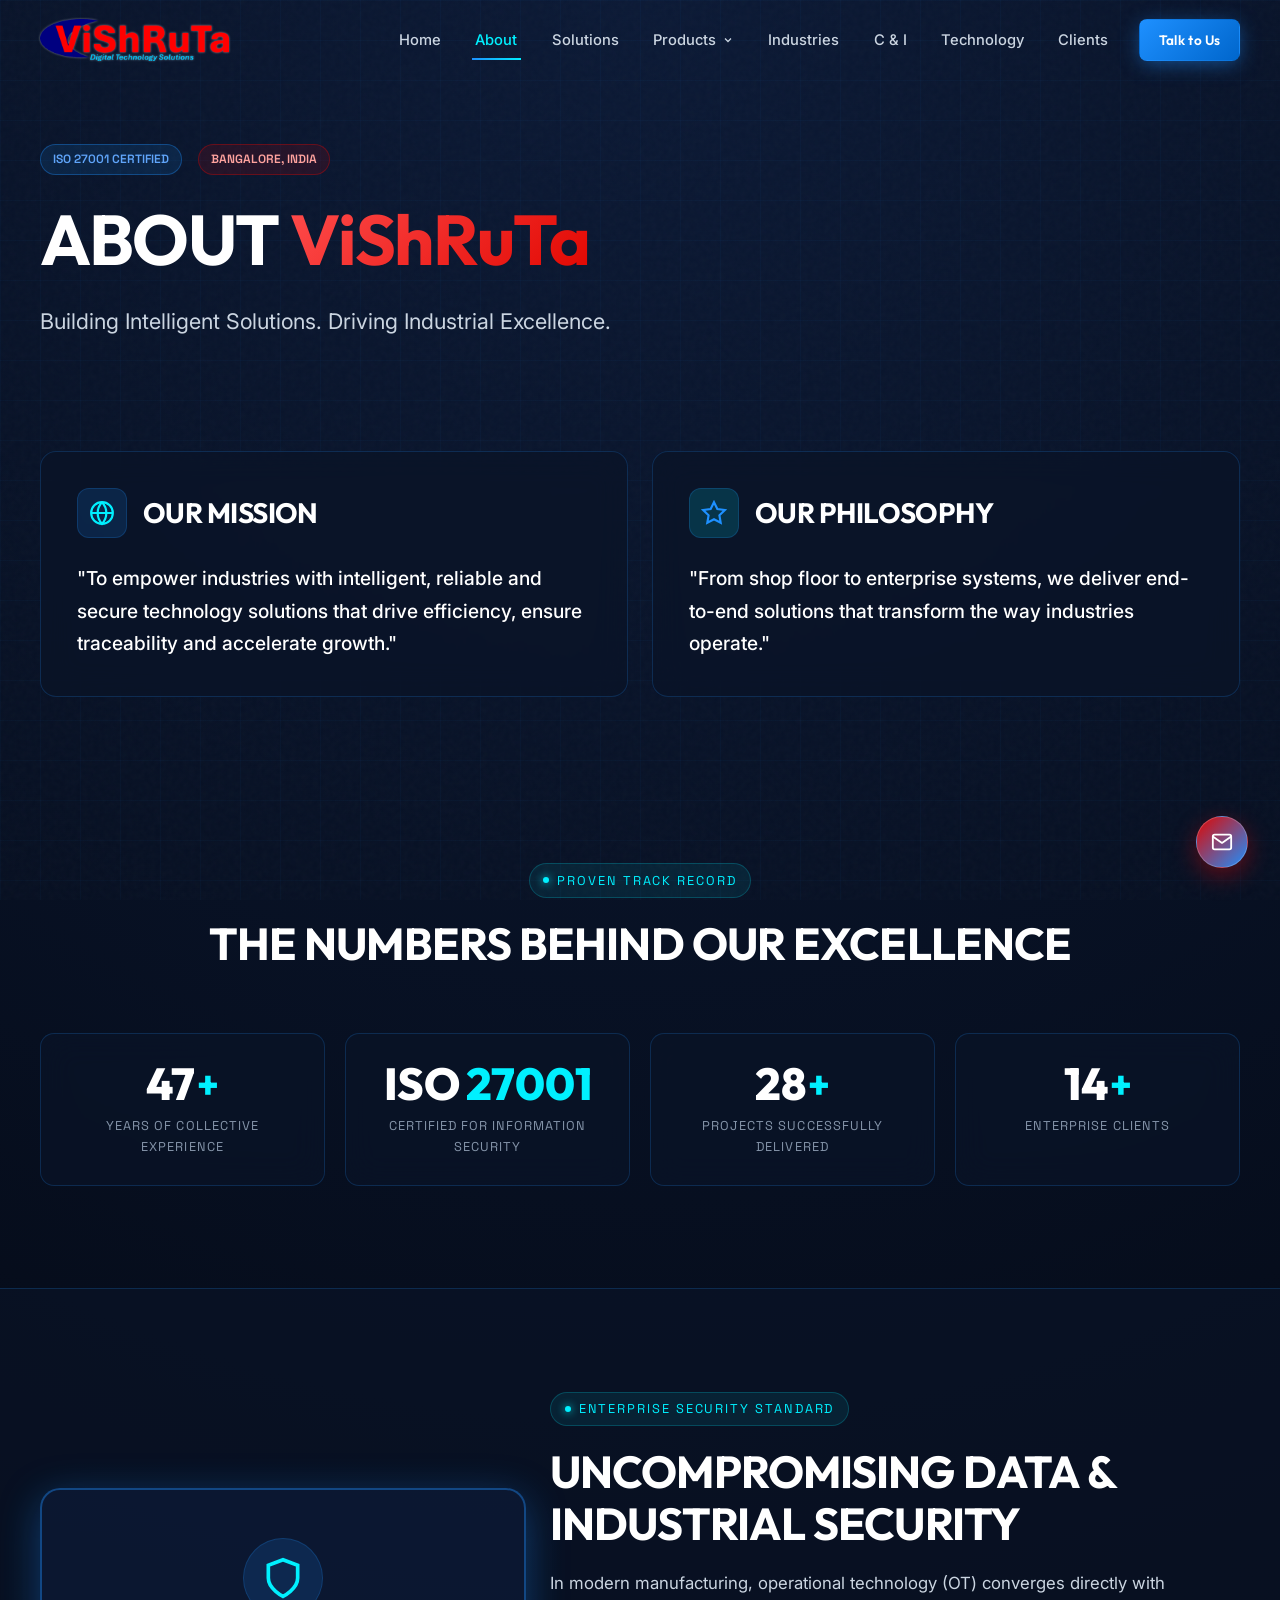
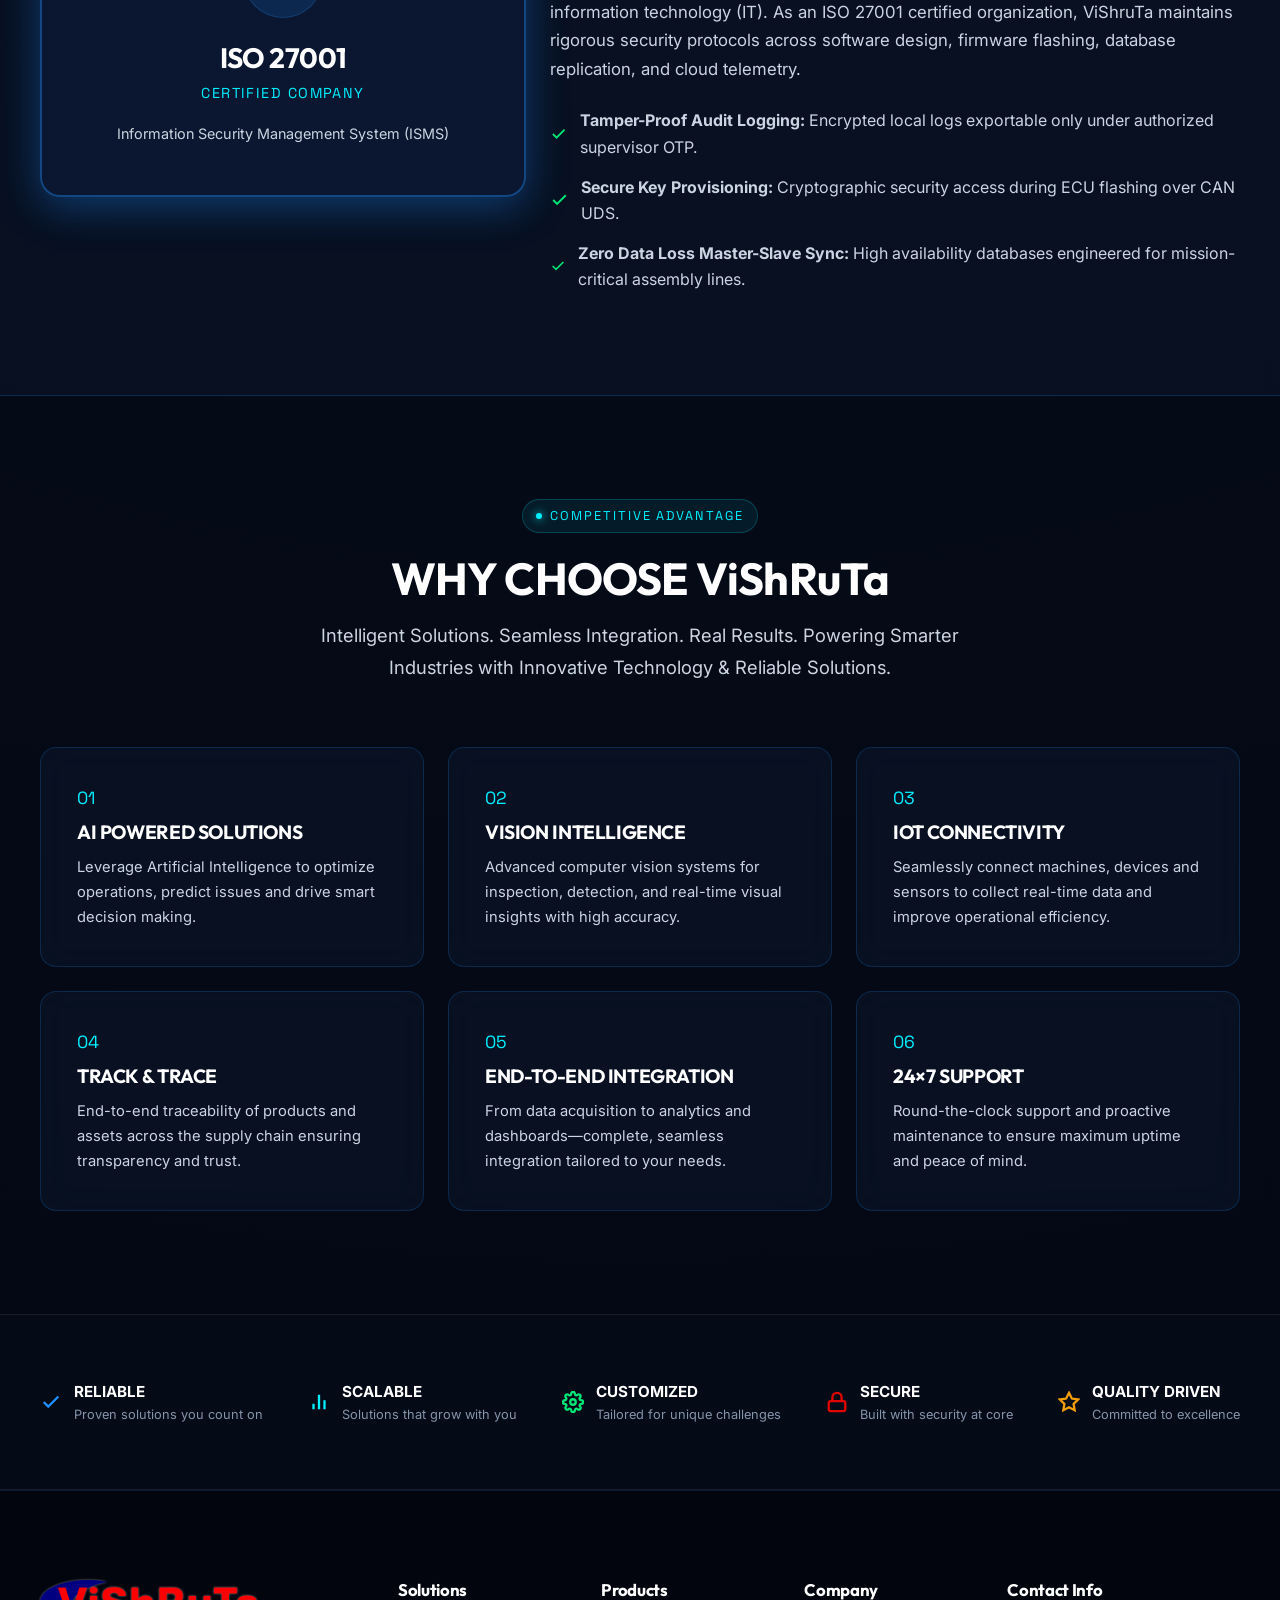
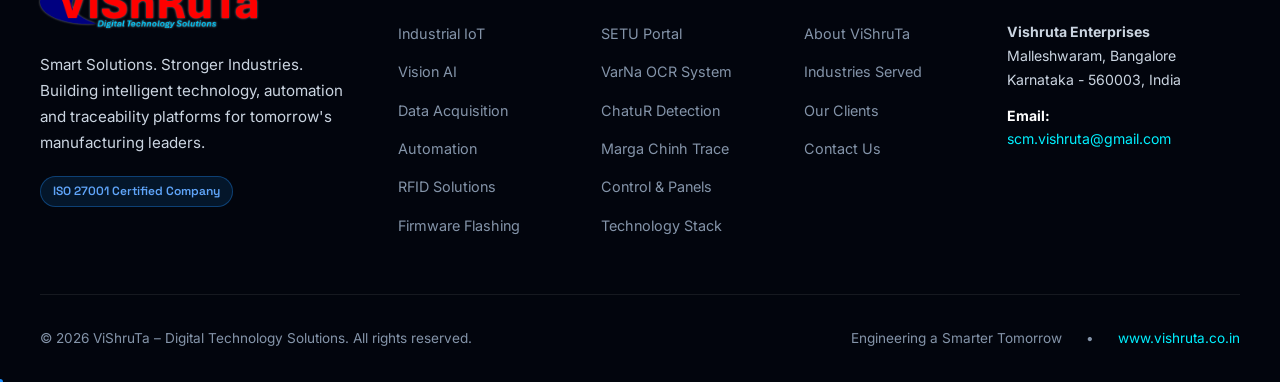
==== commit c8f55e62: "Remove success stories section & streamline contact details to scm.vishruta@gmail.com" ====
--- a/about.html
+++ b/about.html
@@ -40,7 +40,6 @@
             </ul>
           </li>
           <li class="nav-item"><a href="industries.html" class="nav-link">Industries</a></li>
-          <li class="nav-item"><a href="success-stories.html" class="nav-link">Success Stories</a></li>
           <li class="nav-item"><a href="control-instrumentation.html" class="nav-link">C &amp; I</a></li>
           <li class="nav-item"><a href="technology.html" class="nav-link">Technology</a></li>
           <li class="nav-item"><a href="clients.html" class="nav-link">Clients</a></li>
@@ -333,7 +332,6 @@
           <ul class="footer-links">
             <li><a href="about.html" class="footer-link">About ViShruTa</a></li>
             <li><a href="industries.html" class="footer-link">Industries Served</a></li>
-            <li><a href="success-stories.html" class="footer-link">Success Stories</a></li>
             <li><a href="clients.html" class="footer-link">Our Clients</a></li>
             <li><a href="contact.html" class="footer-link">Contact Us</a></li>
           </ul>
@@ -346,13 +344,9 @@
             Malleshwaram, Bangalore<br>
             Karnataka - 560003, India
           </p>
-          <p style="font-size: 0.85rem; color: var(--text-muted); margin-bottom: 0.4rem;">
-            <strong>Hemanth Jayaram:</strong><br>
-            <a href="tel:9663375272" style="color:var(--accent-cyan);">9663375272</a> | <a href="mailto:hemanth@vishruta.co.in" style="color:var(--text-secondary);">hemanth@vishruta.co.in</a>
-          </p>
-          <p style="font-size: 0.85rem; color: var(--text-muted);">
-            <strong>Naveena N:</strong><br>
-            <a href="tel:7892508186" style="color:var(--accent-cyan);">7892508186</a> | <a href="mailto:naveen@vishruta.co.in" style="color:var(--text-secondary);">naveen@vishruta.co.in</a>
+          <p style="font-size: 0.88rem; color: var(--text-secondary); margin-bottom: 0.5rem;">
+            <strong style="color:var(--text-primary);">Email:</strong><br>
+            <a href="mailto:scm.vishruta@gmail.com" style="color:var(--accent-cyan); word-break:break-all;">scm.vishruta@gmail.com</a>
           </p>
         </div>
       </div>
@@ -371,8 +365,8 @@
   </footer>
 
   <div class="floating-actions">
-    <a href="https://wa.me/919663375272?text=Hello%20ViShruTa%20Team%2C%20I%20would%20like%20to%20inquire%20about%20your%20company." target="_blank" rel="noopener" class="btn-float btn-float-whatsapp" aria-label="WhatsApp">
-      <svg width="26" height="26" viewBox="0 0 24 24" fill="currentColor"><path d="M17.472 14.382c-.301-.15-1.78-.879-2.056-.98-.276-.1-.477-.15-.678.15-.2.301-.778.98-.953 1.181-.176.2-.351.226-.653.075-1.528-.765-2.822-1.92-3.766-3.328-.188-.282.02-.436.17-.678.136-.219.301-.527.452-.79.151-.264.075-.49-.038-.716-.113-.226-.678-1.634-.929-2.238-.244-.588-.492-.508-.678-.517-.176-.01-.377-.01-.578-.01-.2 0-.528.075-.804.377-.276.301-1.055 1.03-1.055 2.512 0 1.482 1.08 2.914 1.231 3.115.151.2 2.124 3.243 5.147 4.55.719.311 1.28.497 1.718.636.722.23 1.378.197 1.897.12.578-.088 1.78-.728 2.03-1.431.251-.703.251-1.306.176-1.431-.076-.126-.277-.202-.578-.352zM12 2C6.477 2 2 6.477 2 12c0 1.77.46 3.435 1.264 4.887L2 22l5.244-1.227A9.957 9.957 0 0012 22c5.523 0 10-4.477 10-10S17.523 2 12 2z"/></svg>
+    <a href="mailto:scm.vishruta@gmail.com" class="btn-float btn-float-email" aria-label="Email ViShruTa" title="Email scm.vishruta@gmail.com">
+      <svg width="22" height="22" viewBox="0 0 24 24" fill="none" stroke="currentColor" stroke-width="2" stroke-linecap="round" stroke-linejoin="round"><path d="M4 4h16c1.1 0 2 .9 2 2v12c0 1.1-.9 2-2 2H4c-1.1 0-2-.9-2-2V6c0-1.1.9-2 2-2z"/><polyline points="22,6 12,13 2,6"/></svg>
     </a>
   </div>
 
--- a/css/main.css
+++ b/css/main.css
@@ -766,15 +766,16 @@
   transform: scale(1.1);
 }
 
-.btn-float-whatsapp {
-  background: #25D366;
-  border-color: #25D366;
+.btn-float-email {
+  background: linear-gradient(135deg, var(--brand-red), var(--accent-blue));
+  border-color: rgba(255, 255, 255, 0.2);
   color: #FFFFFF;
-  box-shadow: 0 8px 24px rgba(37, 211, 102, 0.4);
-}
-
-.btn-float-whatsapp:hover {
-  background: #20BA5A;
+  box-shadow: 0 8px 24px rgba(225, 6, 0, 0.4);
+}
+
+.btn-float-email:hover {
+  background: linear-gradient(135deg, #FF1A1A, var(--accent-cyan));
+  transform: scale(1.1);
 }
 
 /* Scroll Progress Bar */
